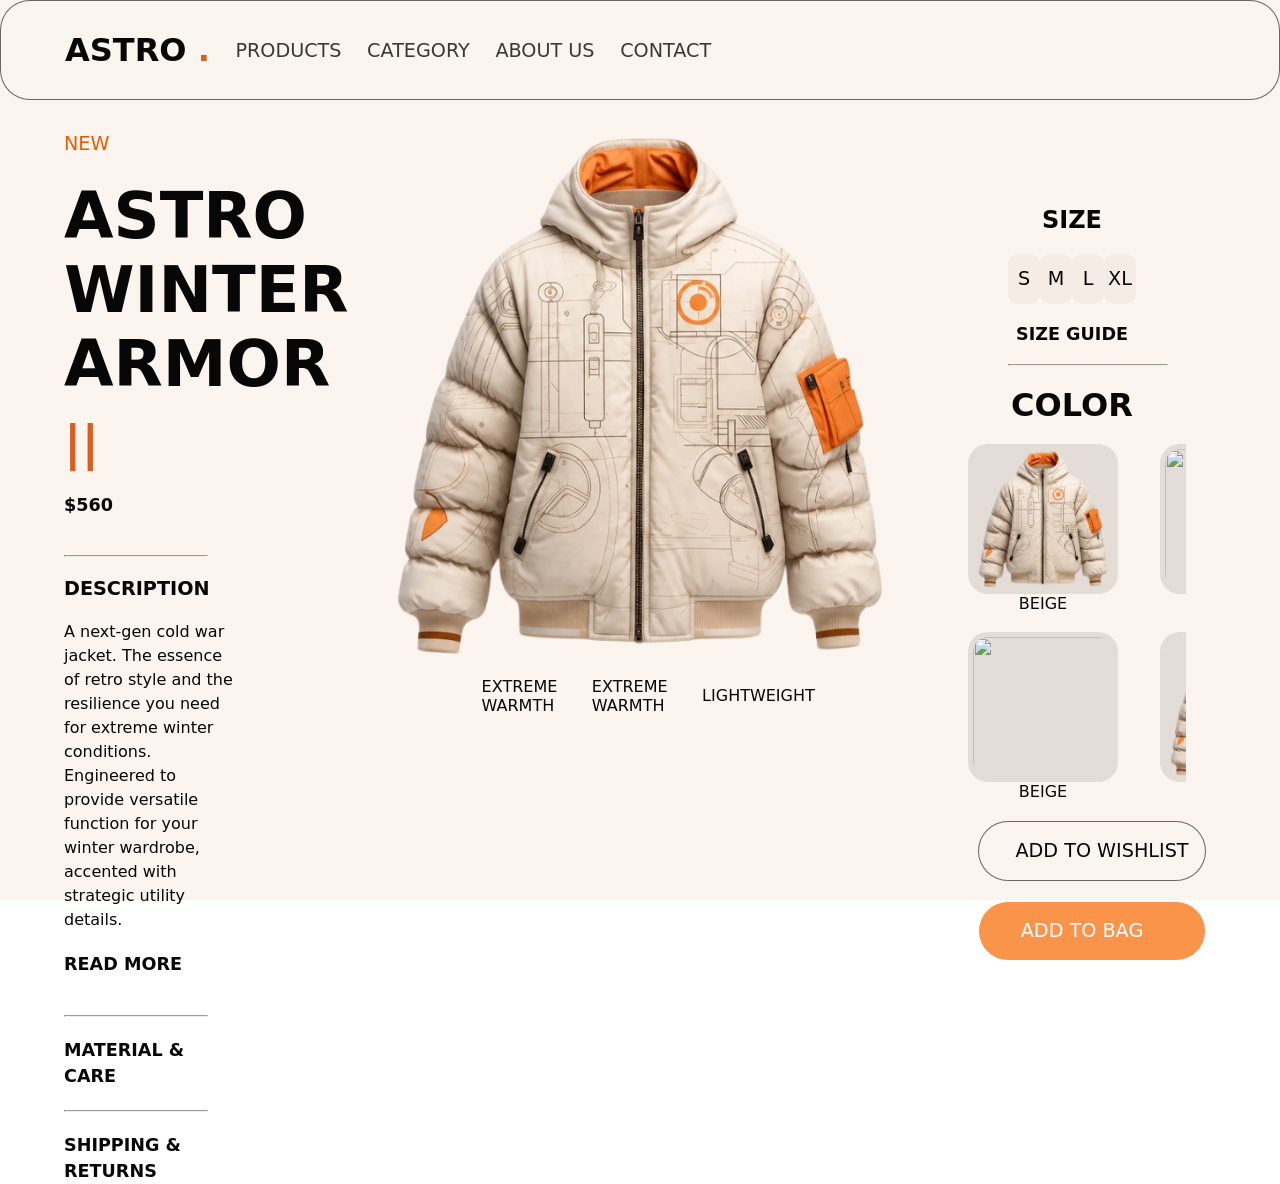
==== A2 - Assignment  two/index.html @ 5fcecd78 "assignment 2 is 70 percent done" ====
<!DOCTYPE html>
<html lang="en">
<head>
    <meta charset="UTF-8">
    <meta name="viewport" content="width=device-width, initial-scale=1.0">
    <title>Assignment 2</title>
    <link rel="stylesheet" href="style.css">
    <link href="https://cdn.jsdelivr.net/npm/remixicon@4.9.0/fonts/remixicon.css" rel="stylesheet"
/>
</head>
<body>
    <main>
        <header>
           
            <div class="menu">
                 <h1>ASTRO <span>.</span></h1>
                <a href="#">products</a>
                <a href="#">category</a>
                <a href="#">about us</a>
                <a href="#">contact</a>
            </div>
            <div class="menu-icons">
                <i class="ri-search-line"></i>
                <i class="ri-shopping-cart-fill"></i>
                <i class="ri-user-line"></i>
            </div>
        </header>

        <section id="section1">
            <!-- Left div -->
            <div class="left">
                <p class="mainco">NEW</p>
                <h1>astro <br>winter <br>armor <span>||</span></h1>
               <h3>$560</h3>
               <hr>
               <h4>DESCRIPTION</h4>
               <p>A next-gen cold war jacket. The essence of retro style and the resilience you need for extreme winter conditions. Engineered to provide versatile function for your winter wardrobe, accented with strategic utility details.</p>
               <h3> READ MORE <i class="ri-arrow-drop-right-line"></i> </h3>

               <hr>
               <div class="icon-wt-tx">
                <p>material & care</p>
                <i class="ri-arrow-drop-down-line"></i>
               </div>
               <hr>
               <div class="icon-wt-tx">
                <p>shipping & returns</p>
                <i class="ri-arrow-drop-down-line"></i>
               </div>
            </div>

            <!-- Center div -->
            <div class="center">
                <img src="./Assets/astroks.png" alt="">
                <div class="center-bottom">
                    <div class="center1">
                        <i class="ri-snowflake-line"></i>
                        <p>extreme warmth</p>
                    </div>
                    <div class="center1">
                        <i class="ri-snowflake-line"></i>
                        <p>extreme warmth</p>
                    </div>
                    <div class="center1">
                        <i class="ri-leaf-line"></i>
                        <p>lightweight</p>
                    </div>
                    
                </div>
            </div>

            <!-- Right div -->
            <div class="right">
                
                <h2>SIZE</h2>
                <div class="boxs">
                    <div class="box">S</div>
                <div class="box">M</div>
                <div class="box">L</div>
                <div class="box">XL</div>
                </div>
                <h4>size guide <i class="ri-arrow-drop-right-line"></i></h4>
                <hr>
                <h3>color</h3>
                <div class="imgboxs">
                    
                    <div class="imgbox">
                        <img src="./Assets/astroks.png" alt="">
                        <p>beige</p>
                    </div>

                    <div class="imgbox">
                        <img src="https://img.freepik.com/premium-photo/vibrant-red-puffer-jacket-displayed-neutral-background-showcasing-its-stylish-design-warmth-winter-fashion-enthusiasts_1247367-68015.jpg?w=360" alt="">
                        <p>beige</p>
                    </div>
                    </div>
                    <br>
                <div class="imgboxs">

                    <div class="imgbox">
                        <img src="https://encrypted-tbn2.gstatic.com/images?q=tbn:ANd9GcRSekyLiIz0rzZz_YEtiF7O8EUjhRzuXab96QmbzaeIOEw61roW" alt="">
                        <p>beige</p>
                    </div>

                    <div class="imgbox">
                        <img src="./Assets/astroks.png" alt="">
                        <p>beige</p>
                    </div>
                    </div>
                   
                    <button class="add-to-wish">
                        <i class="ri-poker-hearts-line"></i>
                        <p>ADD TO WISHLIST</p>
                    </button>
                    <button class="add-to-bag">
                        <p>ADD TO BAG</p>
                        <i class="ri-shopping-bag-line"></i>
                    </button>
                </div>


            </div>
        </section>

    </main>
</body>
</html>
---- A2 - Assignment  two/style.css ----
*{
    padding: 0;
    margin: 0;
    box-sizing: border-box;
    color: #070707;
    font-family: system-ui, -apple-system, BlinkMacSystemFont, 'Segoe UI', Roboto, Oxygen, Ubuntu, Cantarell, 'Open Sans', 'Helvetica Neue', sans-serif;
}
html,body{
    height: 100%;
    width: 100%;
}
main{
    height: 100%;
    width: 100%;
    background-color: #FCF4EE;
    color: white;
}

/* Header  */

header{
    width: 100%;
    height: 100px;
    background-color: #FAF5EE;
    border-radius: 30px;
    padding-inline: 5%;
    display: flex;
    align-items: center;
    justify-content: space-between;
    border: 1px solid rgba(0, 0, 0, 0.576);
}
header h1{
    color: #070707;
}
header h1 span{
    color: #D65F23;
}
.menu{
    display: flex;
    
    align-items: center;
    gap: 2vw;
    color: aliceblue;
}
.menu a{
    text-decoration: none;
    font-size: 1.2rem;
    text-transform: uppercase;
    color: #3B3936;
}
.menu-icons{
    font-size: 1.8rem;
    display: flex;
    gap: 30px;
    color: #3B3936;
}

/* Section  */

section , .section1{
      height: calc(100% - 100px);
      width: 100%;
      padding-inline: 5%;
      padding-top: 30px;
      /* background-color: red; */
      display: flex;
      flex-direction: row;
     
}
/* left */
.left{
    height: 100%;
    width: 25%;
    /* background-color: red; */
}
.left .mainco, .ri-arrow-drop-right-line{
    color: #E65D01;
    font-size: 1.2rem;
}

.left span{
    color: #D65F23;
    font-size: 3rem;
}

.left h1{
    padding-top: 20px;
    color: #070707;
    text-transform: uppercase;
    font-size: 4rem;

}
.left h3{
    padding-top: 20px;
    text-transform: uppercase;
    font-size: 2rem;
    font-weight: 500;
}
.left hr{
    width: 50%;
    color: #3B3936;
    margin-block: 20px;
}
.left h4{
    font-size: 1.2rem;
    padding-bottom: 20px;
    text-transform: uppercase;
    
    
}
.left h3{
    font-size: 1.1rem;
    padding-bottom: 20px;
    font-weight: 700;
}
.left p{
    width: 60%;
    line-height: 1.5;
    font-size: 1rem;
}
.icon-wt-tx{
    width: 70%;
    display: flex;
    align-items: center;
    justify-content: space-between;
}
.icon-wt-tx p{
    font-size: 1.1rem;
    text-transform: uppercase;
    color: #070707;
    font-weight: 600;
}
.icon-wt-tx i{
    font-size: 2rem;
    align-self: center;
}



/* center */
.center{
    height: 100%;
    width: 50%;
}
.center img{
    width: 100%;
    object-fit: contain;
    
}
.center-bottom{
    width: 70%;
    height: 60px;
    margin-left: 7vw;
    padding: 30px;
    display: flex;
    align-items: center;
    justify-content: space-between;

}
.center-bottom .center1{
    display: flex;
    align-items: center;
    text-transform: uppercase;
    gap: 10px;
}
.center1 i{
    font-size: 2rem;
}


/* Right */
.right{
    height: 100%;
    width: 25%;
    padding: 30px;

}
.boxs{
    display: flex;
    align-items: center;
    justify-content: space-evenly;
    padding-inline: 50px;

}
.right h2{
    display: flex;
    align-items: center;
    justify-content: center;
    padding-top: 20%;
    padding-bottom: 20px;
}
.boxs .box{
    height: 50px;
    width: 50px;
    background-color: #F4ECE5;
    display: flex;
    align-items: center;
    justify-content: center;
    font-size: 1.2rem;
    border-radius: 10px;
}
.boxs .box:hover{
    background-color: #FA934A;
    color: white;
    font-weight: 800;
    cursor: pointer;
}
.right h4{
    display: flex;
    align-items: center;
    justify-content: center;
    padding: 20px;
    font-size: 1.1rem;
    font-weight: 600;
    text-transform: uppercase;
}
.right h3{
    display: flex;
    align-items: center;
    justify-content: center;
    padding: 20px;
    font-size: 2rem;
    font-weight: 600;
    text-transform: uppercase;

}
.right hr{
    width: 70%;
    color: #2d2c2a7a;
    margin-inline: 50px;
}
.right .imgboxs{
    width: 100%;
    display: flex;
    display: flex;
    flex-direction: row;
    overflow: hidden;
    gap:20%;
    padding-inline: 10px;


}
.imgbox{
    display: flex;
    flex-direction: column;
    align-items: center;
}
.imgbox :hover{
    border: 1px solid #FA934A;
}

.imgbox img{
    height: 150px;
    width: 150px;
    object-fit: cover;
    padding: 5px;
    border-radius: 20px;
    background-color: #E4DCD6;
    object-position: center;

}
.imgbox p{
    text-transform: uppercase;
}
.right button{
    width: 100%;
    height: 60px;
    display: flex;
    align-items: center;
    justify-content: center;
    gap: 20px;
    font-size: 1.2rem;
    color:#070707;
    border-radius: 40px;
    margin: 20px;
}
.add-to-wish{
    background-color: #FAF5EE;
    border: 0.5px solid rgba(0, 0, 0, 0.573);
    color: #070707;
}

.add-to-bag{
    background-color: #F9944A;
    border: 1px solid white;
   
}

.add-to-bag p,.ri-shopping-bag-line{
    color: white; 

}
.right button i{
    font-size: 1.7rem;
}
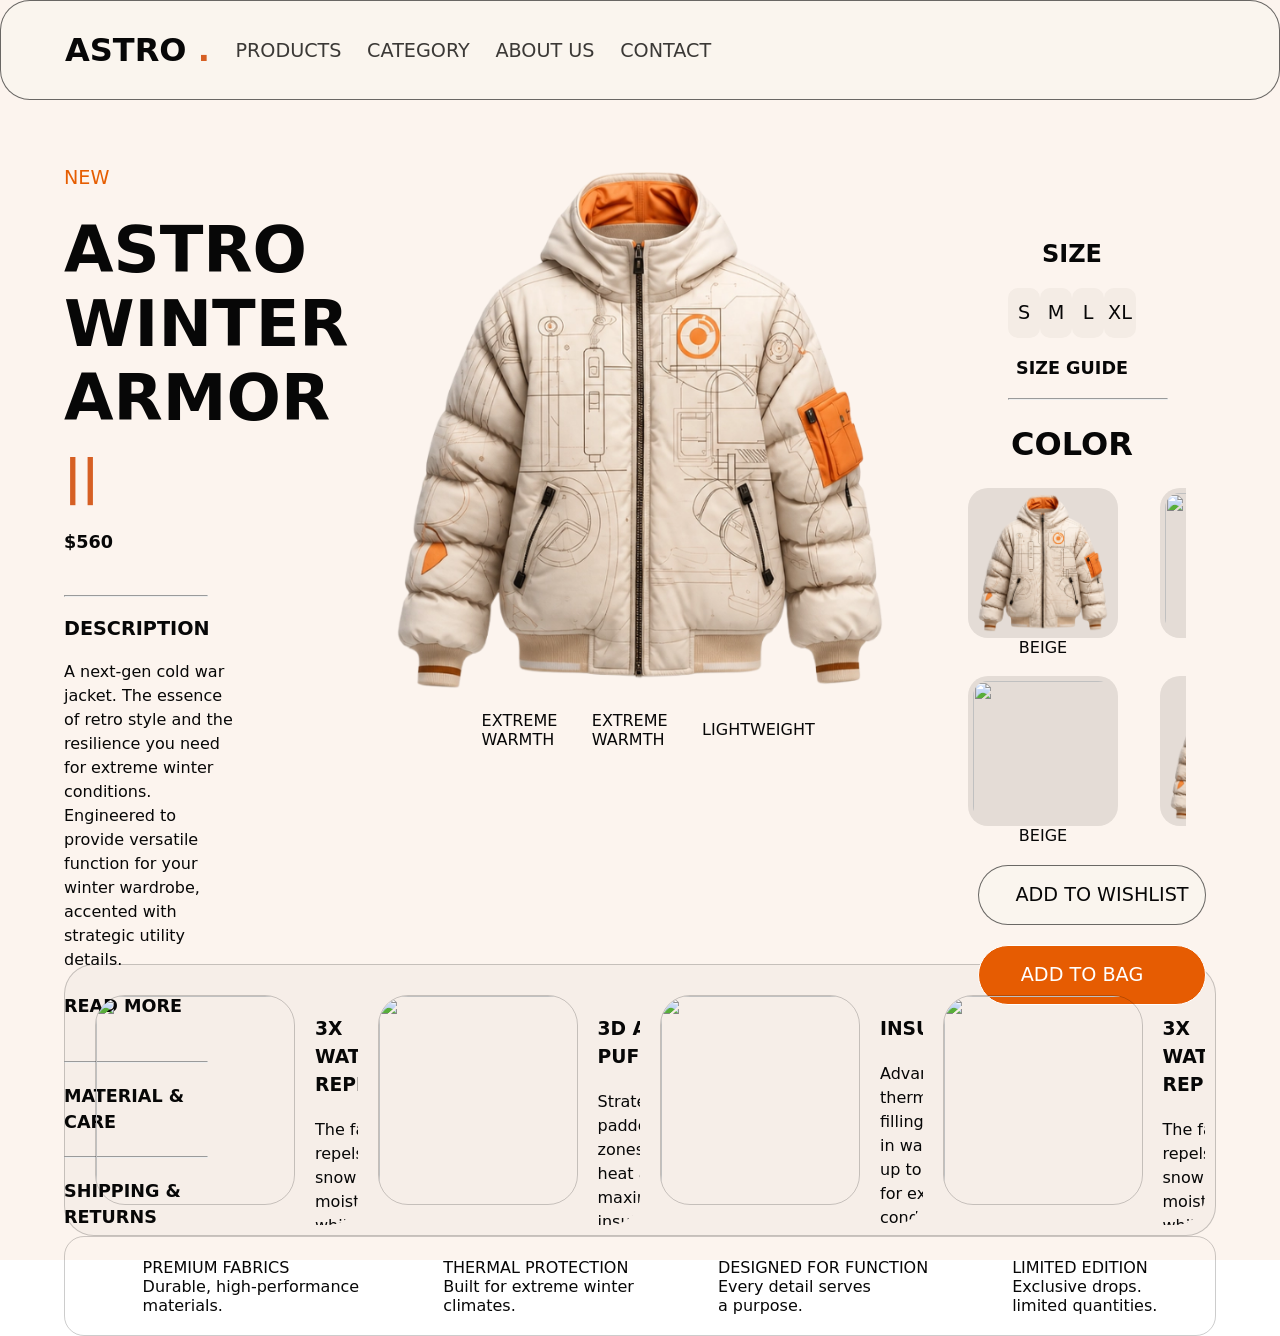
==== commit 3f356d7e: "Assignment 2 is done ✅" ====
--- a/A2 - Assignment  two/index.html
+++ b/A2 - Assignment  two/index.html
@@ -121,6 +121,77 @@
 
             </div>
         </section>
+        <div id="bottom-div1">
+            <div class="imgboxs2">
+                <div class="img-boxes">
+                    <img src="https://blackout-techwear.co.uk/cdn/shop/files/Enshadower-jacket-zippered-pockets-essentials-front-view-uk_788f366a-3265-4e04-90fc-0900aab7b99d.jpg?v=1731778667&width=600" alt="">
+                    <div class="img-boxds-texts">
+                        <h3>3X <br> WATER-REPELLENT </h3>
+                    <br>
+                    <p>The fabric repels rain, snow and moisture while keeping you dry and comfortable.</p>
+
+                    </div>
+                </div>
+                <div class="img-boxes">
+                    <img src="https://encrypted-tbn2.gstatic.com/images?q=tbn:ANd9GcR8Jnhp302eGr7H0E-bysMd_P2MwxHYq9njy7HfKkmEROYSrTiG" alt="">
+                    <div class="img-boxds-texts">
+                        <h3>3D AREAS <br> PUFFERED </h3>
+                    <br>
+                    <p>
+                        Strategically padded
+zones trap heat and maximize insulation without the bulk
+                    </p>
+                    </div>
+                </div>
+                <div class="img-boxes">
+                    <img src="https://m.media-amazon.com/images/I/414XYks8y+L.jpg" alt="">
+                    <div class="img-boxds-texts">
+                        <h3>INSULATION </h3>
+                    <br>
+                    <P>Advanced thermal filling locks in warmth up to -30°C for extreme conditions.</P>
+                    </div>
+                </div>
+                <div class="img-boxes">
+                    <img src="https://www.haglofs.com/assets/blobs/6074665S9_ST_WF_DE_9_W1_OWN-318748ee0e.jpeg?preset=medium&quality=80" alt="">
+                    <div class="img-boxds-texts">
+                        <h3>3X <br> WATER-REPELLENT </h3>
+                    <br>
+                    <p>The fabric repels rain, snow and moisture while keeping you dry and comfortable.</p>
+
+                    </div>
+                </div>
+            </div>
+            <div class="bottom-div2">
+                <div class="imgboxs3">
+                    <i class="ri-grid-line"></i>
+                    <div class="img-boxds-2">
+                       <h4>premium fabrics</h4>
+                       <p>Durable, high-performance <br> materials.</p>
+                    </div>
+                </div>
+                <div class="imgboxs3">
+                    <i class="ri-shield-cross-line"></i>
+                    <div class="img-boxds-2">
+                       <h4>thermal protection</h4>
+                       <p>Built for extreme winter <br> climates.</p>
+                    </div>
+                </div>
+                <div class="imgboxs3">
+                    <i style="color: #e65c02;" class="ri-record-circle-fill"></i>
+                    <div class="img-boxds-2">
+                       <h4>Designed for function</h4>
+                       <p>Every detail serves <br> a purpose.</p>
+                    </div>
+                </div>
+                <div class="imgboxs3">
+                    <i style="color: #e65c02;" class="ri-star-line"></i>
+                    <div class="img-boxds-2">
+                       <h4>limited edition</h4>
+                       <p>Exclusive drops. <br> limited quantities.</p>
+                    </div>
+                </div>
+            </div>
+        </div>
 
     </main>
 </body>
--- a/A2 - Assignment  two/style.css
+++ b/A2 - Assignment  two/style.css
@@ -1,295 +1,365 @@
-*{
-    padding: 0;
-    margin: 0;
-    box-sizing: border-box;
-    color: #070707;
-    font-family: system-ui, -apple-system, BlinkMacSystemFont, 'Segoe UI', Roboto, Oxygen, Ubuntu, Cantarell, 'Open Sans', 'Helvetica Neue', sans-serif;
-}
-html,body{
-    height: 100%;
-    width: 100%;
-}
-main{
-    height: 100%;
-    width: 100%;
-    background-color: #FCF4EE;
-    color: white;
+* {
+  padding: 0;
+  margin: 0;
+  box-sizing: border-box;
+  color: #070707;
+  font-family:
+    system-ui,
+    -apple-system,
+    BlinkMacSystemFont,
+    "Segoe UI",
+    Roboto,
+    Oxygen,
+    Ubuntu,
+    Cantarell,
+    "Open Sans",
+    "Helvetica Neue",
+    sans-serif;
+}
+html,
+body {
+  height: 100%;
+  width: 100%;
+}
+
+main {
+  height: 100%;
+  width: 100%;
+  background-color: #fcf4ee;
+  color: white;
 }
 
 /* Header  */
 
-header{
-    width: 100%;
-    height: 100px;
-    background-color: #FAF5EE;
-    border-radius: 30px;
-    padding-inline: 5%;
-    display: flex;
-    align-items: center;
-    justify-content: space-between;
-    border: 1px solid rgba(0, 0, 0, 0.576);
-}
-header h1{
-    color: #070707;
-}
-header h1 span{
-    color: #D65F23;
-}
-.menu{
-    display: flex;
-    
-    align-items: center;
-    gap: 2vw;
-    color: aliceblue;
-}
-.menu a{
-    text-decoration: none;
-    font-size: 1.2rem;
-    text-transform: uppercase;
-    color: #3B3936;
-}
-.menu-icons{
-    font-size: 1.8rem;
-    display: flex;
-    gap: 30px;
-    color: #3B3936;
+header {
+  width: 100%;
+  height: 100px;
+  background-color: #faf5ee;
+  border-radius: 30px;
+  padding-inline: 5%;
+  display: flex;
+  align-items: center;
+  justify-content: space-between;
+  border: 1px solid rgba(0, 0, 0, 0.576);
+}
+header h1 {
+  color: #070707;
+}
+header h1 span {
+  color: #d65f23;
+}
+.menu {
+  display: flex;
+
+  align-items: center;
+  gap: 2vw;
+  color: aliceblue;
+}
+.menu a {
+  text-decoration: none;
+  font-size: 1.2rem;
+  text-transform: uppercase;
+  color: #3b3936;
+}
+.menu-icons {
+  font-size: 1.8rem;
+  display: flex;
+  gap: 30px;
+  color: #3b3936;
 }
 
 /* Section  */
 
-section , .section1{
-      height: calc(100% - 100px);
-      width: 100%;
-      padding-inline: 5%;
-      padding-top: 30px;
-      /* background-color: red; */
-      display: flex;
-      flex-direction: row;
-     
+section,
+#section1 {
+  height: calc(100% - 100px);
+  width: 100%;
+  padding-inline: 5%;
+  padding-block-start: 5%;
+
+  /* background-color: red; */
+  display: flex;
+  flex-direction: row;
 }
 /* left */
-.left{
-    height: 100%;
-    width: 25%;
-    /* background-color: red; */
-}
-.left .mainco, .ri-arrow-drop-right-line{
-    color: #E65D01;
-    font-size: 1.2rem;
-}
-
-.left span{
-    color: #D65F23;
-    font-size: 3rem;
-}
-
-.left h1{
-    padding-top: 20px;
-    color: #070707;
-    text-transform: uppercase;
-    font-size: 4rem;
-
-}
-.left h3{
-    padding-top: 20px;
-    text-transform: uppercase;
-    font-size: 2rem;
-    font-weight: 500;
-}
-.left hr{
-    width: 50%;
-    color: #3B3936;
-    margin-block: 20px;
-}
-.left h4{
-    font-size: 1.2rem;
-    padding-bottom: 20px;
-    text-transform: uppercase;
-    
-    
-}
-.left h3{
-    font-size: 1.1rem;
-    padding-bottom: 20px;
-    font-weight: 700;
-}
-.left p{
-    width: 60%;
-    line-height: 1.5;
-    font-size: 1rem;
-}
-.icon-wt-tx{
-    width: 70%;
-    display: flex;
-    align-items: center;
-    justify-content: space-between;
-}
-.icon-wt-tx p{
-    font-size: 1.1rem;
-    text-transform: uppercase;
-    color: #070707;
-    font-weight: 600;
-}
-.icon-wt-tx i{
-    font-size: 2rem;
-    align-self: center;
-}
-
-
+.left {
+  height: 100%;
+  width: 25%;
+  /* background-color: red; */
+}
+.left .mainco,
+.ri-arrow-drop-right-line {
+  color: #e65d01;
+  font-size: 1.2rem;
+}
+
+.left span {
+  color: #d65f23;
+  font-size: 3rem;
+}
+
+.left h1 {
+  padding-top: 20px;
+  color: #070707;
+  text-transform: uppercase;
+  font-size: 4rem;
+}
+.left h3 {
+  padding-top: 20px;
+  text-transform: uppercase;
+  font-size: 2rem;
+  font-weight: 500;
+}
+.left hr {
+  width: 50%;
+  color: #3b3936;
+  margin-block: 20px;
+}
+.left h4 {
+  font-size: 1.2rem;
+  padding-bottom: 20px;
+  text-transform: uppercase;
+}
+.left h3 {
+  font-size: 1.1rem;
+  padding-bottom: 20px;
+  font-weight: 700;
+}
+.left p {
+  width: 60%;
+  line-height: 1.5;
+  font-size: 1rem;
+}
+.icon-wt-tx {
+  width: 70%;
+  display: flex;
+  align-items: center;
+  justify-content: space-between;
+}
+.icon-wt-tx p {
+  font-size: 1.1rem;
+  text-transform: uppercase;
+  color: #070707;
+  font-weight: 600;
+}
+.icon-wt-tx i {
+  font-size: 2rem;
+  align-self: center;
+}
 
 /* center */
-.center{
-    height: 100%;
-    width: 50%;
-}
-.center img{
-    width: 100%;
-    object-fit: contain;
-    
-}
-.center-bottom{
-    width: 70%;
-    height: 60px;
-    margin-left: 7vw;
-    padding: 30px;
-    display: flex;
-    align-items: center;
-    justify-content: space-between;
-
-}
-.center-bottom .center1{
-    display: flex;
-    align-items: center;
-    text-transform: uppercase;
-    gap: 10px;
-}
-.center1 i{
-    font-size: 2rem;
-}
-
+.center {
+  height: 100%;
+  width: 50%;
+}
+.center img {
+  width: 100%;
+  object-fit: contain;
+}
+.center-bottom {
+  width: 70%;
+  height: 60px;
+  margin-left: 7vw;
+  padding: 30px;
+  display: flex;
+  align-items: center;
+  justify-content: space-between;
+}
+.center-bottom .center1 {
+  display: flex;
+  align-items: center;
+  text-transform: uppercase;
+  gap: 10px;
+}
+.center1 i {
+  font-size: 2rem;
+}
 
 /* Right */
-.right{
-    height: 100%;
-    width: 25%;
-    padding: 30px;
-
-}
-.boxs{
-    display: flex;
-    align-items: center;
-    justify-content: space-evenly;
-    padding-inline: 50px;
-
-}
-.right h2{
-    display: flex;
-    align-items: center;
-    justify-content: center;
-    padding-top: 20%;
-    padding-bottom: 20px;
-}
-.boxs .box{
-    height: 50px;
-    width: 50px;
-    background-color: #F4ECE5;
-    display: flex;
-    align-items: center;
-    justify-content: center;
-    font-size: 1.2rem;
-    border-radius: 10px;
-}
-.boxs .box:hover{
-    background-color: #FA934A;
-    color: white;
-    font-weight: 800;
-    cursor: pointer;
-}
-.right h4{
-    display: flex;
-    align-items: center;
-    justify-content: center;
-    padding: 20px;
-    font-size: 1.1rem;
-    font-weight: 600;
-    text-transform: uppercase;
-}
-.right h3{
-    display: flex;
-    align-items: center;
-    justify-content: center;
-    padding: 20px;
-    font-size: 2rem;
-    font-weight: 600;
-    text-transform: uppercase;
-
-}
-.right hr{
-    width: 70%;
-    color: #2d2c2a7a;
-    margin-inline: 50px;
-}
-.right .imgboxs{
-    width: 100%;
-    display: flex;
-    display: flex;
-    flex-direction: row;
-    overflow: hidden;
-    gap:20%;
-    padding-inline: 10px;
-
-
-}
-.imgbox{
-    display: flex;
-    flex-direction: column;
-    align-items: center;
-}
-.imgbox :hover{
-    border: 1px solid #FA934A;
-}
-
-.imgbox img{
-    height: 150px;
-    width: 150px;
-    object-fit: cover;
-    padding: 5px;
-    border-radius: 20px;
-    background-color: #E4DCD6;
-    object-position: center;
-
-}
-.imgbox p{
-    text-transform: uppercase;
-}
-.right button{
-    width: 100%;
-    height: 60px;
-    display: flex;
-    align-items: center;
-    justify-content: center;
-    gap: 20px;
-    font-size: 1.2rem;
-    color:#070707;
-    border-radius: 40px;
-    margin: 20px;
-}
-.add-to-wish{
-    background-color: #FAF5EE;
-    border: 0.5px solid rgba(0, 0, 0, 0.573);
-    color: #070707;
-}
-
-.add-to-bag{
-    background-color: #F9944A;
-    border: 1px solid white;
-   
-}
-
-.add-to-bag p,.ri-shopping-bag-line{
-    color: white; 
-
-}
-.right button i{
-    font-size: 1.7rem;
+.right {
+  height: 100%;
+  width: 25%;
+  padding: 30px;
+}
+.boxs {
+  display: flex;
+  align-items: center;
+  justify-content: space-evenly;
+  padding-inline: 50px;
+}
+.right h2 {
+  display: flex;
+  align-items: center;
+  justify-content: center;
+  padding-top: 20%;
+  padding-bottom: 20px;
+}
+.boxs .box {
+  height: 50px;
+  width: 50px;
+  background-color: #f4ece5;
+  display: flex;
+  align-items: center;
+  justify-content: center;
+  font-size: 1.2rem;
+  border-radius: 10px;
+}
+.boxs .box:hover {
+  background-color: #e65c02;
+  color: white;
+  font-weight: 800;
+  cursor: pointer;
+}
+.right h4 {
+  display: flex;
+  align-items: center;
+  justify-content: center;
+  padding: 20px;
+  font-size: 1.1rem;
+  font-weight: 600;
+  text-transform: uppercase;
+}
+.right h3 {
+  display: flex;
+  align-items: center;
+  justify-content: center;
+  padding: 20px;
+  font-size: 2rem;
+  font-weight: 600;
+  text-transform: uppercase;
+}
+.right hr {
+  width: 70%;
+  color: #2d2c2a7a;
+  margin-inline: 50px;
+}
+.right .imgboxs {
+  width: 100%;
+  display: flex;
+  display: flex;
+  flex-direction: row;
+  overflow: hidden;
+  gap: 20%;
+  padding-inline: 10px;
+}
+.imgbox {
+  display: flex;
+  flex-direction: column;
+  align-items: center;
+}
+.imgbox :hover {
+  border: 1px solid #fa934a;
+}
+
+.imgbox img {
+  height: 150px;
+  width: 150px;
+  object-fit: cover;
+  padding: 5px;
+  border-radius: 20px;
+  background-color: #e4dcd6;
+  object-position: center;
+}
+.imgbox p {
+  text-transform: uppercase;
+}
+.right button {
+  width: 100%;
+  height: 60px;
+  display: flex;
+  align-items: center;
+  justify-content: center;
+  gap: 20px;
+  font-size: 1.2rem;
+  color: #070707;
+  border-radius: 40px;
+  margin: 20px;
+}
+.add-to-wish {
+  background-color: #faf5ee;
+  border: 0.5px solid rgba(0, 0, 0, 0.573);
+  color: #070707;
+}
+
+.add-to-bag {
+  background-color: #e65c02;
+  border: 1px solid white;
+}
+
+.add-to-bag p,
+.ri-shopping-bag-line {
+  color: white;
+}
+.right button i {
+  font-size: 1.7rem;
+}
+
+#bottom-div1 {
+  height: 40%;
+  width: 100%;
+  background-color: #fcf4ee;
+  padding-inline: 5%;
+  padding-block: 5%;
+  
+}
+.imgboxs2 {
+  height: 1fr;
+  width: 100%;
+  padding: 10px;
+  border-radius: 30px;
+  background-color: #f6eee8;
+  border: 1px solid rgba(0, 0, 0, 0.199);
+  display: flex;
+  align-items: center;
+  justify-content: space-between;
+}
+.img-boxes {
+  height: 250px;
+  width: 450px;
+  padding: 20px;
+  border-radius: 30px;
+  /* background-color: red;  */
+  overflow: hidden;
+  display: flex;
+}
+.img-boxes img {
+  height: 210px;
+  width: 200px;
+  object-fit: cover;
+  border-radius: 30px;
+  border: 1px solid rgba(0, 0, 0, 0.199);
+}
+.img-boxds-texts {
+  padding: 20px;
+  width: 60%;
+}
+.img-boxds-texts p,
+h3 {
+  line-height: 1.5;
+}
+.bottom-div2 {
+  width: 100%;
+  height: 100px;
+  padding-inline: 5%;
+display: flex;
+align-items: center;
+justify-content: space-between;
+  border-radius: 20px;
+  border: 1px solid rgba(0, 0, 0, 0.199);
+}
+.imgboxs3{
+  display: flex;
+  align-items: center;
+  justify-content: space-between;
+  gap: 20px;
+
+}
+.img-boxds-2 h4{
+text-transform: uppercase;
+font-weight: 500;
+}
+
+.imgboxs3 i{
+  font-size: 3rem;
+  
 }
